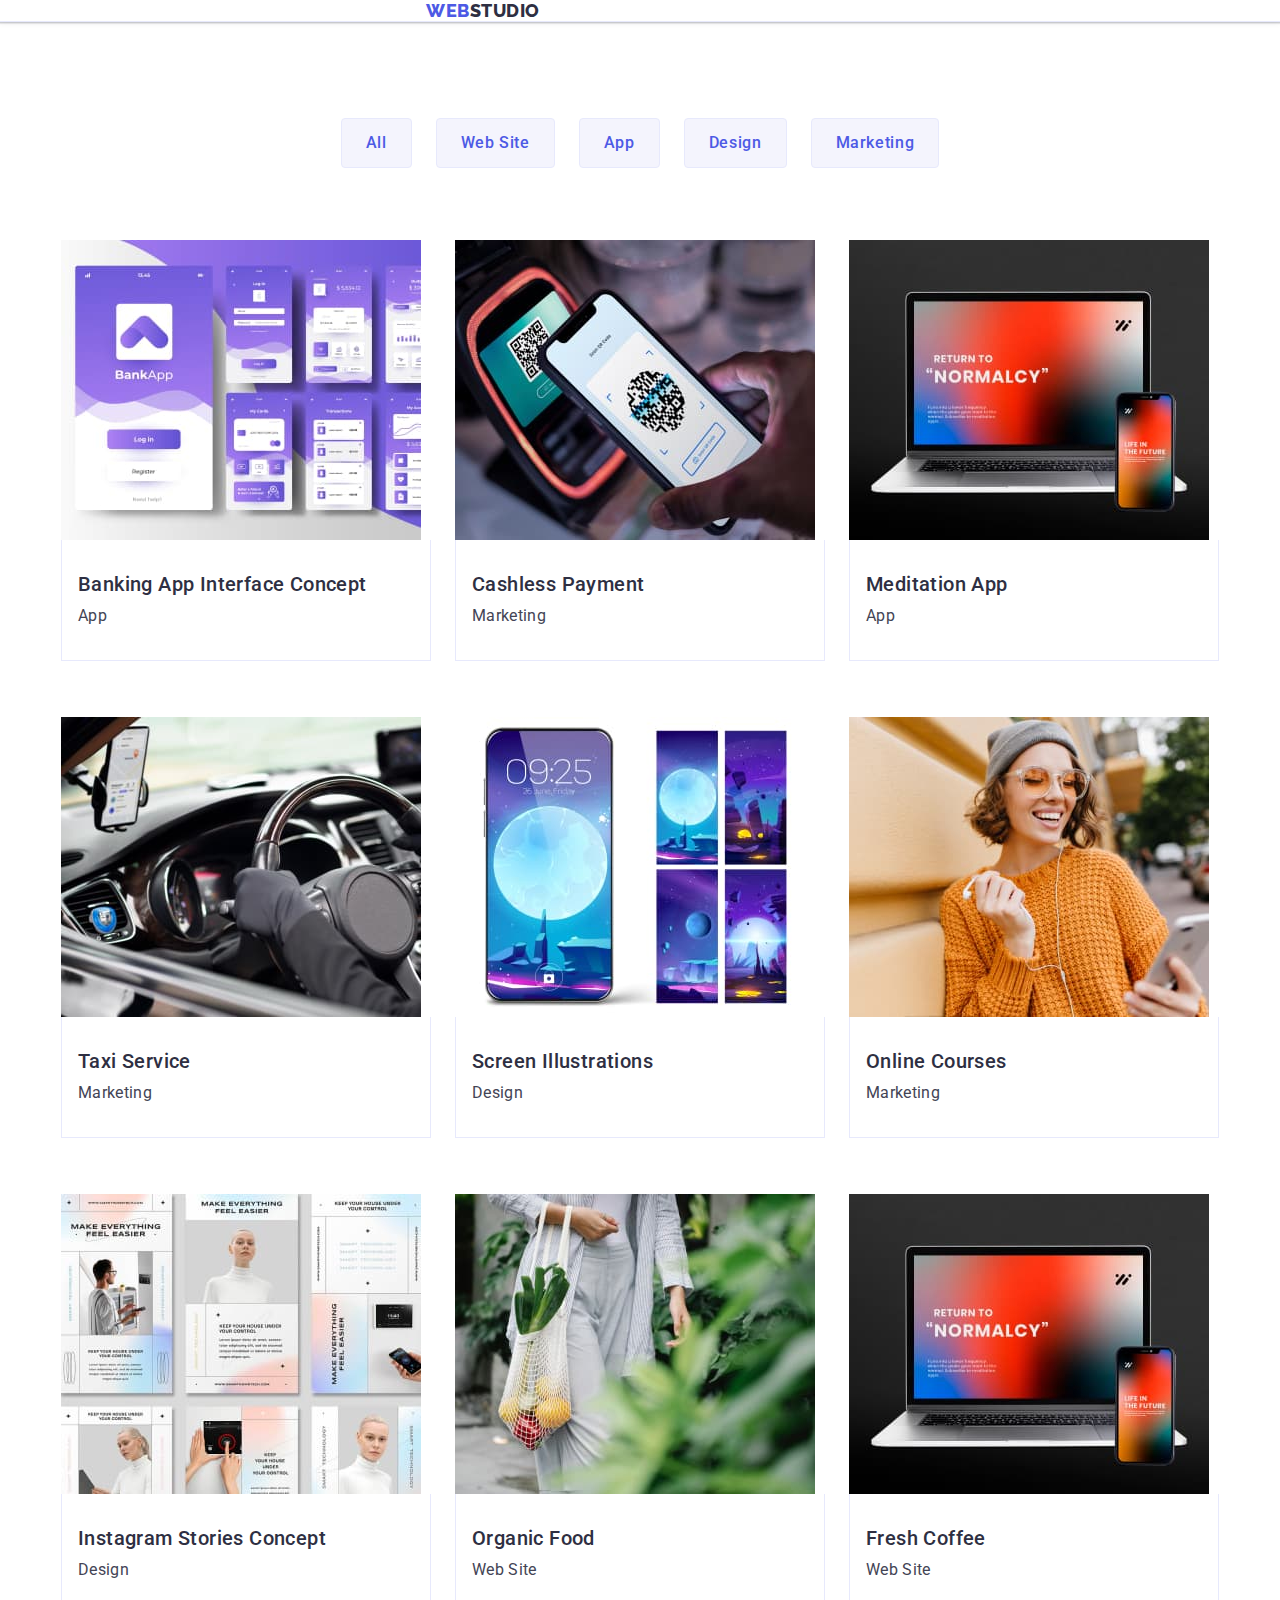
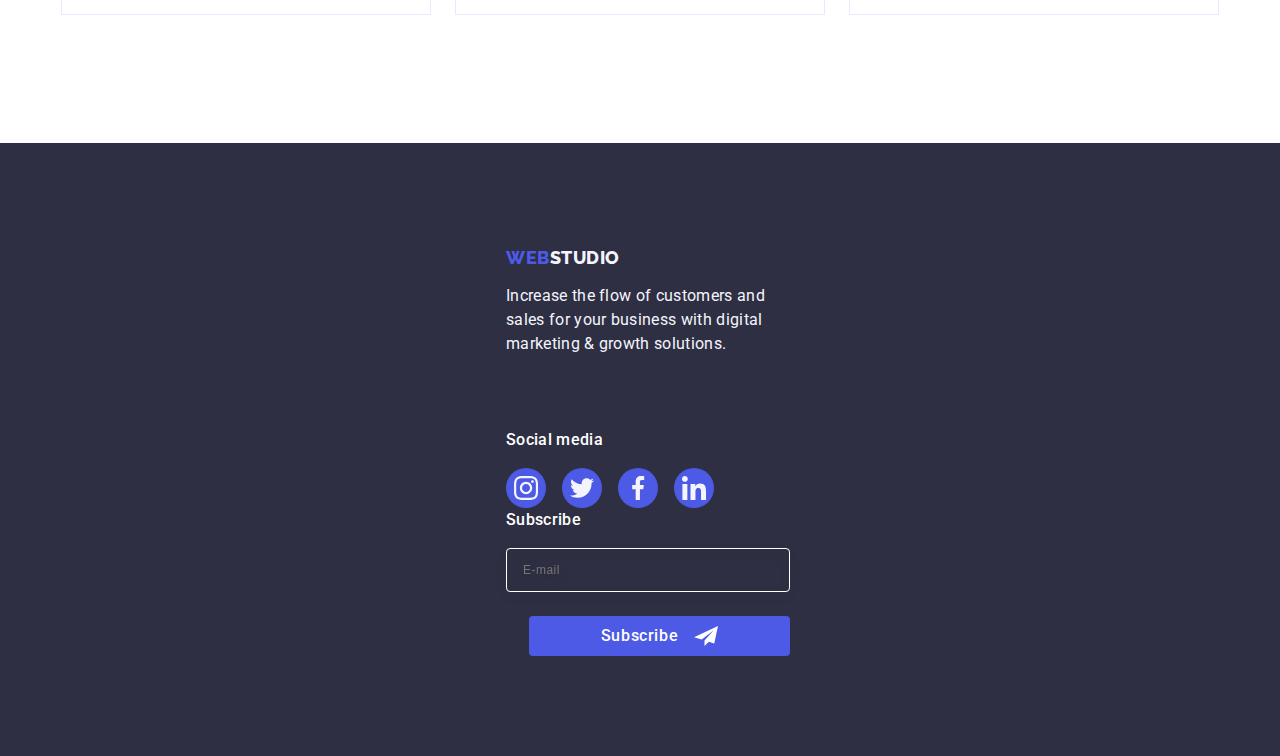
==== portfolio.html @ 7dc28fec "create index.html" ====
<!DOCTYPE html>
<html lang="en">
<head>
    <meta charset="UTF-8">
    <meta name="viewport" content="width=device-width, initial-scale=1.0">
    <title>Document</title>
    <link rel="preconnect" href="https://fonts.googleapis.com">
    <link rel="preconnect" href="https://fonts.gstatic.com" crossorigin>
    <link rel="stylesheet" href="https://cdnjs.cloudflare.com/ajax/libs/modern-normalize/2.0.0/modern-normalize.min.css"
        integrity="sha512-4xo8blKMVCiXpTaLzQSLSw3KFOVPWhm/TRtuPVc4WG6kUgjH6J03IBuG7JZPkcWMxJ5huwaBpOpnwYElP/m6wg=="
        crossorigin="anonymous" referrerpolicy="no-referrer" />
    <link href="https://fonts.googleapis.com/css2?family=Raleway:wght@800&family=Roboto:wght@400;500;700&display=swap"
        rel="stylesheet">
    <link rel="stylesheet" href="./css/styles.css">
</head>
<body>
    <header class="header">
     <div class="container header-div"> 
        <nav class="header-nav ">
            <a  href="./index.html" class="header-logo link">Web<span class="header-logo-second">Studio</span></a>

            <ul class="header-list list">
                <li><a class="header-link link" href="./index.html">Studio</a></li>
                <li><a class="header-link current link" href="./portfolio.html">Portfolio</a></li>
                <li><a class="header-link link" href="">Contacts</a></li>
            </ul>
        </nav>
            <address class="contacts ">
                <ul class="header-list-second list">
                <li><a class="header-link-second link" href="mailto:info@devstudio.com">info@devstudio.com</a></li>
                <li><a class="header-link-second link" href="tel:+110001111111"> +11 (000) 111-11-11</a></li>
            </ul>  
            </address>
     </div>
        
     
    </header>
 
    <main class="main-second">
        <section class="portfolio-button">
    <div class="c-portfolio container">
        <h1  hidden class="visually-hidden">informaton</h1>
           
               <ul class="list five-btn">
            <li class="btn-p"><button type="button" class="portfolio-btn">All</button></li>
            <li class="btn-p"><button type="button" class="portfolio-btn">Web Site</button></li>
            <li class="btn-p"><button type="button" class="portfolio-btn">App</button></li>
            <li class="btn-p"><button type="button" class="portfolio-btn">Design</button></li>
            <li class="btn-p"> <button type="button" class="portfolio-btn">Marketing</button></li>
            </ul>  
            
            
           
           
            <ul class="portfolio-list list">

                <li class="p-li"> 
                  <a class="portfolio-link link" href="#">   
                 <div class="img-block">
                       <img
                        src="./images/img1-1.jpg" 
                        width="360" 
                        alt="Banking App Interface Concept"> 
                        <p class="move-text">14 Stylish and User-Friendly App Design Concepts · Task Manager App · Calorie Tracker App · Exotic
                            Fruit Ecommerce App · Cloud Storage App</p>
                        </div>
                   
                      
                        <div class="products">
                        <h2 class="portfolio-title">Banking App Interface Concept</h2>
                        <p class="portfolio-p">App</p>
                     
                        </div>
                 </a>        
                          
                </li>

                <li class="p-li">               
                     <a class="portfolio-link link" href="#" >
                 
                    <div class="img-block">
                        <img src="./images/img2-1.jpg" width="360" alt="Banking App Interface Concept">
                        <p class="move-text">14 Stylish and User-Friendly App Design Concepts · Task Manager App · Calorie Tracker App ·
                            Exotic
                            Fruit Ecommerce App · Cloud Storage App</p>
                    </div>
                        
                                                     
                       
                    <div class="products">
                        <h2 class="portfolio-title">Cashless Payment</h2>
                        <p class="portfolio-p">Marketing</p>
                    </div>
                 </a>       
                        
                </li>

                <li class="p-li">
                    <a class="portfolio-link link" href="#" >
                    <div class="img-block">
                        <img src="./images/img3-1.jpg" 
                        width="360" 
                        alt="Banking App Interface Concept">
                        <p class="move-text">14 Stylish and User-Friendly App Design Concepts · Task Manager App · Calorie Tracker App · Exotic Fruit Ecommerce App · Cloud Storage App</p>
                    </div>  
                     <div class="products">
                        <h2 class="portfolio-title">Meditation App</h2>
                        <p class="portfolio-p">App</p>
                    </div>
                </a>        
                </li>

                <li class="p-li">
                    <a class="portfolio-link link" href="#" >
                <div class="img-block">
                    <img src="./images/img4-1.jpg" 
                    width="360" 
                    alt="Banking App Interface Concept">
                    <p class="move-text">14 Stylish and User-Friendly App Design Concepts · Task Manager App · Calorie Tracker App · Exotic Fruit Ecommerce App · Cloud Storage App</p>
                </div>
                        
                        
                        <div class="products">
                        <h2 class="portfolio-title">Taxi Service </h2>
                        <p class="portfolio-p">Marketing</p>
                       </div>
                     </a>
                </li>

                <li class="p-li">
                    <a class="portfolio-link link" href="#" >
                    
                        <div class="img-block">
                            <img src="./images/img5-1.jpg" 
                            width="360" 
                            alt="Banking App Interface Concept">
                            <p class="move-text">14 Stylish and User-Friendly App Design Concepts · Task Manager App · Calorie Tracker App · Exotic Fruit Ecommerce App · Cloud Storage App</p>
                        </div>
                      
                    
                       
                    <div class="products">
                        <h2 class="portfolio-title">Screen Illustrations</h2>
                        <p class="portfolio-p">Design</p>
                     </div>
                 </a>      
                </li>

                <li class="p-li">
                    <a class="portfolio-link link" href="#" >
                
                    <div class="img-block">
                        <img src="./images/img6-1.jpg"
                         width="360" 
                         alt="Banking App Interface Concept">
                        <p class="move-text">14 Stylish and User-Friendly App Design Concepts · Task Manager App · Calorie Tracker App · Exotic Fruit Ecommerce App · Cloud Storage App</p>
                    </div>
                            <div class="products">
                           <h2 class="portfolio-title">Online Courses</h2>
                        <p class="portfolio-p">Marketing</p>
                            </div>
                   </a>
                  </li>

                <li class="p-li">
                    <a class="portfolio-link link" href="#">
             
                    <div class="img-block">
                        <img src="./images/img7-1.jpg"
                         width="360" 
                         alt="Banking App Interface Concept">
                        <p class="move-text">14 Stylish and User-Friendly App Design Concepts · Task Manager App · Calorie Tracker App · Exotic Fruit Ecommerce App · Cloud Storage App</p>
                    </div>
                   
                    
                    <div class="products">
                    <h2 class="portfolio-title">Instagram Stories Concept</h2>
                     <p class="portfolio-p">Design</p>
                    </div>
               
                </a>
             </li>

                <li class="p-li">
                    <a class="portfolio-link link" href="#" >
                    
                <div class="img-block">
                <img src="./images/img8-1.jpg" 
                width="360"
                alt="Banking App Interface Concept">
                <p class="move-text">14 Stylish and User-Friendly App Design Concepts · Task Manager App · Calorie Tracker App · Exotic Fruit Ecommerce App · Cloud Storage App</p>
                </div>
                    
                    <div class="products">
           
                    <h2 class="portfolio-title">Organic Food</h2>
                    <p class="portfolio-p">Web Site</p>
                    </div>
                   </a>     
                </li>

                <li class="p-li">
                    <a class="portfolio-link link" href="#">
                
                    <div class="img-block">
                    <img src="./images/img3-1.jpg" 
                    width="360" 
                    alt="Banking App Interface Concept">
                     <p class="move-text">14 Stylish and User-Friendly App Design Concepts · Task Manager App · Calorie Tracker App · Exotic Fruit Ecommerce App · Cloud Storage App</p>
                    </div>

                    <div class="products">
                    <h2 class="portfolio-title">Fresh Coffee</h2>
                    <p class="portfolio-p">Web Site</p>
                    </div>
        
                     </a>     
                   </li>
            </ul> 
    </div>
        </section>
    </main>
    
<footer class="footer">
    <div class="all-footer container">
        <div class="div-link">
            <a href="./index.html" class="footer-logo link">Web<span class="footer-logo-second">Studio</span></a>
            <p class="footer-p">Increase the flow of customers and sales for your business with digital marketing &
                growth
                solutions.</p>
        </div>
        <div>
            <p class="p-footer">Social media</p>
            <ul class="social-list">
                <li class="footer-li list">
                    <a class="social-list-footer" href="#">
                        <svg width="24" height="24" class="svg-color">
                            <use href="./images/icons.svg#icon-instagram"></use>
                        </svg>
                    </a>
                </li>

                <li class="footer-li list">
                    <a class="social-list-footer" href="#">
                        <svg width="24" height="24" class="svg-color">
                            <use href="./images/icons.svg#icon-twitter"></use>
                        </svg>
                    </a>
                </li>

                <li class="footer-li list">
                    <a class="social-list-footer" href="#">
                        <svg width="24" height="24" class="svg-color">
                            <use href="./images/icons.svg#icon-facebook"></use>
                        </svg>
                    </a>
                </li>

                <li class="footer-li list">
                    <a class="social-list-footer" href="#">
                        <svg width="24" height="24" class="svg-color">
                            <use href="./images/icons.svg#icon-linkedin"></use>
                        </svg>
                    </a>
                </li>
            </ul>
        </div>
        <div class="sub-sec">
            <p class="p-footer">Subscribe</p>

            <form class="form">

                <label id="Subscribe" class="label-subscribe">

                    <input name="subscribe" type="email" class="input-sub" placeholder="E-mail">
                </label>




                <button type="submit" class="btn-sub">Subscribe
                    <svg width=24 height=24 class="svg-sub">
                        <use href="./images/icons.svg#icon-telegram"></use>
                    </svg>
                </button>
            </form>

        </div>
    </div>

</footer>
</body>
</html>
---- css/styles.css ----
:root{
    --background-color:#2E2F42;
    --color-button-white:#FFFFFF;
    --color-nb:#4D5AE5;
    --color-b:#434455;
    --color-ocean:#404BBF;
    --background-color-sec: #F4F4FD;
    --border-color:#e7e9fc;

}

body{
    margin: 0px;
    padding: 0px;
    font-family: "Roboto", sans-serif;
    color: var(--color-b);
    background-color: var(--color-button-white);
    line-height: 2;
}




.list{
list-style: none;
}    

.link{
text-decoration: none;    
}

p,
h1,
h2,
h3,
h4,
h5,
h6 {
    margin: 0;
    padding: 0;
}

ul,
ol {
    margin: 0;
    padding: 0;
}

img {
    display: block;
    max-width: 100%;
}


.container {
    width:428px;
    margin: 0 auto;
    padding: 0px 15px;


}
.visually-hidden {
    position: absolute;
    width: 1px;
    height: 1px;
    margin: -1px;
    border: 0;
    padding: 0;
    white-space: nowrap;
    clip-path: inset(100%);
    clip: rect(0 0 0 0);
    overflow: hidden;
}
/* __________________________________________HEADER____________________ */
.header{
    border-bottom: 1px solid var(--border-color);
    box-shadow: 0px 2px 1px rgba(46, 47, 66, 0.08),
        0px 1px 1px rgba(46, 47, 66, 0.16),
        0px 1px 6px rgba(46, 47, 66, 0.08);
}
.header-div{
display: flex;
align-items: center;
}
.header-nav {
    display: flex;
    align-items: center;

}
.header-logo{
    font-family: 'Raleway', sans-serif;
    font-weight: 800;
    font-size: 18px;
    line-height: 1.17;
    display: flex;
    align-items: center;
    letter-spacing: 0.03em;
    text-transform: uppercase;
    color: var(--color-nb);
    margin-right: 76px;
}
.header-logo-second{
    color: var(--background-color);
}    
.header-link{
    font-family: 'Roboto', sans-serif;
    font-weight: 500;
    font-size: 16px;
    line-height: 1.5;
    letter-spacing: 0.02em;
    color: var(--background-color);
    display: block;
    padding: 24px 0;
    transition: color 250ms cubic-bezier(0.4, 0, 0.2, 1);
}
.header-link:hover{
    color: var(--color-ocean);
}
.header-link:focus{
    color: var(--color-ocean);
}
.contacts{
    
    font-style: normal;
   margin-left: auto;
}
.header-list {
    display: none;
    gap: 40px;
}
.header-list-second{
    display: none;
    gap: 40px;
}
.header-link-second{
    display: flex;
        gap: 40px;
    font-size: 16px;
    line-height: 1.5;
    letter-spacing: 0.02em;
    color: var(--color-b); 
    transition: color 250ms cubic-bezier(0.4, 0, 0.2, 1);
    
}
.header-link-second:hover{
    color: var(--color-ocean);
}
.header-link-second:focus{
    color: var(--color-ocean);
}

.current{
    position: relative;
    color: var(--color-ocean);
    display: block;
}
.current::after{
    content: '';
    position: absolute;
    left: 0;
    bottom: -1px;
    height: 4px;
    margin-top: 20px;
    background-color: #404BBF;
    border-radius: 2px;
    width: 100%;
}










.svg-menu{
  fill: #2E2F42;
}
.open-menu{
    display: flex;
    background-color: transparent;
    width: 32px;
    height: 22px;
    border-radius: none;
    margin-left: auto;
}
/* ----------------------SECTION 1----------------------------------- */
.advice{ 

padding-top: 188px;
background-size: cover;
background-position: center;
max-width: 1440px;    
padding-top: 188px;
padding-bottom: 188px;
background-repeat: no-repeat;
background-size: cover;
background-position: center;
max-width: 1440px; 
margin: 0 auto; 
background-image: linear-gradient(rgba(46, 47, 66, 0.7), rgba(46, 47, 66, 0.7)), url(../images/Dark-bg-mob.jpg);
}
@media (min-device-pixel-ratio: 2),
(min-resolution: 192dpi),
(min-resolution: 2dppx)
{.advice{
    background-image: linear-gradient(rgba(46, 47, 66, 0.7), rgba(46, 47, 66, 0.7)), url(../images/Dark-bg-mob-2x.jpg);
}}


.ad-fone {
    margin-left: auto;
    margin-right: auto;
}
.benefit{
font-family: Roboto;
    font-size: 36px;
    font-style: normal;
    font-weight: 700;
    line-height: 1.11;
    letter-spacing: 0.02em;
    text-transform: capitalize;
    text-align: center;
    color:var(--color-button-white);
    margin-top: 0;
    margin-right: auto;
    margin-left: auto;
    margin-bottom: 48px;
    font-family: 'Roboto';
    font-style: normal;
    font-weight: 700;
    max-width: 496px;

}
.btn{
    background-color: var(--color-nb);
    font-family: "Roboto", sans-serif;
    font-weight: 500;
    font-size: 16px;
    line-height: 1.5;
    letter-spacing: 0.04em;
    color:var(--color-button-white);
    cursor: pointer;
    font-family: 'Roboto', sans-serif;
    border: 1px solid var(--color-nb);
    border-radius: 4px;
    margin-right: auto;
    margin-left: auto;
    transition: background-color 250ms cubic-bezier(0.4, 0, 0.2, 1);
    min-width: 169px;
    height: 56px;
    border: none;
    display: block;
}
.btn:hover{
    background-color:var(--color-ocean);
}
.btn:focus{
    background-color:var(--color-ocean);
}

/* ---------------------------------SECTION 2----------------------------- */
.cont-hero {
    width: calc((100% - 72px) / 4)
}
.hero {
    padding: 120px 0;

}
.hero-title{
text-align: center;
font-weight: 500;
font-size: 20px;
line-height: 1.2;
letter-spacing: 0.02em;
color: var(--background-color);
margin-bottom: 8px;
}
.hero-p{
text-align: center;
width: 396px;
font-size: 16px;
line-height: 1.5;
letter-spacing: 0.02em;
color: var(--color-b);
}
 .hero-list {
    display: flex;
    gap: 8px;
    flex-direction: column;
} 
.hero-svg{
    display: none;
    align-items: center;
    justify-content: center;
    height: 112px;
    background-color: #F4F4FD;
    border-radius: 4px;
    margin-bottom: 8px;
}
/* --------------------------------------SECTION 3------------------------------------- */
.title-about{
    font-family: 'Roboto';
    font-size: 36px;
    line-height: 1.11;
    text-align: center;
    letter-spacing: 0.02em;
    text-transform: capitalize;
    color: var(--background-color);
    margin-bottom: 72px;
}
.about{
    padding-bottom: 120px;
}
.three-photo {
    display: flex;
    justify-content: center;
    gap: 24px;
}
.li-photo {
    width: calc((100% - 48px) / 3);

}
.emp{
    padding: 32px 0;
}
.team-photo{
    display: flex;
    gap: 24px;
}
/* ---------------------------------------SECTION 4------------------------------------------- */
.our-team {
    background-color:var(--background-color-sec);
 padding: 120px 0;
    
}
.icon{
    background-color: var(--color-button-white)
}
.title-team{
    font-weight: 500;
    font-size: 20px;
    line-height: 1.2;
    letter-spacing: 0.02em;
    text-align: center;
margin-bottom: 8px;
    }
    .ot-p{
font-family: 'Roboto';
font-size: 16px;
line-height: 1.5;
letter-spacing: 0.02em;
color: var(--color-b);
margin-bottom: 8px;
text-align: center;

    }

     .icon {
    background-color: var(--color-button-white);
    border-radius: 0px 0px 4px 4px;
    width: calc((100% - 72px) / 4);
    box-shadow: 0px 1px 6px rgba(46, 47, 66, 0.08), 0px 1px 1px rgba(46, 47, 66, 0.16), 0px 2px 1px rgba(46, 47, 66, 0.08);
        }
       .social-list-one{
            display: flex;
           
            justify-content: center;
            gap: 24px;
        }
       .social-li{
       
            width: 40px;
            height: 40px;
          
        }
       .social-list-icon{
            width: 100%;
            height: 100%;
            background-color: var(--color-nb);
            border-radius: 50%;
            display: flex;
            align-items: center;
            justify-content: center;
    transition: background-color 250ms cubic-bezier(0.4, 0, 0.2, 1);
        }
                .social-list-icon:hover {
                    background-color: var(--color-ocean);
                }
        
                .social-list-icon:focus {
                    background-color: var(--color-ocean);
                }
       .svg-color{
        fill: var(--background-color-sec);
       }
       /* ----------------------------------------SECTION 5-----------------------------------------------------------------------------*/
       .five{
            padding: 120px 0;
        }
       .title-five{
            font-family: 'Roboto';
            font-style: normal;
            font-weight: 700;
            font-size: 36px;
            line-height: 1.11;
    
            text-align: center;
            letter-spacing: 0.02em;
            text-transform: capitalize;
    
            color: var(--background-color);
            margin-bottom: 72px;
        }
       .ul-five{
            display: flex;
            gap: 24px;
           justify-content: center;
        }
       .li-five{
            width: calc((100% - 120px) / 6);
            height: 88px;
        }
       .link-five{
            width: 100%;
            height: 100%;
            border: 1px solid #8e8f99;
            border-radius: 4px;
            display: flex;
            align-items: center;
            justify-content: center;
            color: #8e8f99;
            transition: border-color 250ms cubic-bezier(0.4, 0, 0.2, 1), color 250ms cubic-bezier(0.4, 0, 0.2, 1);
        }
                .link-five:hover {
                    color: #404BBF;
                    border-color: #404bbf;
                }
        
                .link-five:hover .svg-five {
                    fill: #404bbf;
                }
        
        
                .link-five:focus {
                    color: #404BBF;
                    border-color: #404bbf;
                }
        
                .link-five:focus .svg-five {
                    fill: #404BBF;
                }
    
.svg-five{
    fill: currentColor;
}
/* ------------------------------------------------------------FOOTER---------------------------------------- */
   

  .footer {
    background-color: var(--background-color);
    padding: 100px 0
}
.all-footer{
    display: flex;
    align-items: baseline;
    flex-direction: column;
  
}
 .div-link {
     margin-right: 120px;
 }
.footer-logo{
    display: inline-block;
    margin-bottom: 16px;
    font-family: 'Raleway', sans-serif;
    font-style: normal;
    font-weight: 800;
    font-size: 18px;
    line-height: 1.17;
    color: var(--color-nb);
    letter-spacing: 0.03em;
    text-transform: uppercase;
   
}
.footer-logo-second{
    font-family: 'Raleway', sans-serif;
    font-style: normal;
    font-weight: 800;
    font-size: 18px;
    line-height: 1.17;
    color: var(--background-color-sec);
    letter-spacing: 0.03em;
    text-transform: uppercase;
}
.footer-p{
    margin-bottom: 72px;
    font-family: 'Roboto';
    font-style: normal;
    font-weight: 400;
    font-size: 16px;
    line-height: 1.5;
    color: var(--background-color-sec);
    letter-spacing: 0.02em;
    max-width: 264px;
} 


.footer-li {
    width: 40px;
    height: 40px;

}
.text-footer{
    margin-top: 72px;
}
.p-footer {
    margin-bottom: 16px;
    font-family: 'Roboto';
    font-weight: 500;
    font-size: 16px;
    line-height: 1.5;
    letter-spacing: 0.02em;
    color: #FFFFFF;
}

.social-list-footer {
   
    transition: background-color 250ms cubic-bezier(0.4, 0, 0.2, 1);
}

.social-list {
    display: flex;
    justify-content: center;
    gap: 16px;
}

.social-list-footer {
    width: 100%;
    height: 100%;
    background-color: var(--color-nb);
    border-radius: 50%;
    display: flex;
    align-items: center;
    justify-content: center;
}

.social-list-footer:hover {
    background-color: #31d0aa;
}

.social-list-footer:focus {
    background-color: #31d0aa;
}

.svg-color {
    fill: #F4F4FD;
}

.social-div{
    display: flex;
    align-items: center;
}
.sub-sec {
    display: block;
    margin-left: 80px;
}
.form {
    flex-direction: column;
    display: flex;
    gap: 24px;
}
.input-sub {
    font-size: 12px;
    line-height: 1.5;
    letter-spacing: 0.04em;
    padding-left: 16px;
    color: #ffffff;
    width: 264px;
    height: 40px;
    border-radius: 4px;
    border: 1px solid var(--white, #FFF);
    filter: drop-shadow(0px 4px 4px rgba(0, 0, 0, 0.15));
    background-color: transparent;
}
.btn-sub {
    cursor: pointer;
    min-width: 165px;
    height: 40px;
    display: flex;
    justify-content: center;
    align-items: center;
    border-radius: 4px;
    border-color: transparent;
    border: none;
    border-radius: 4px;
    background: var(--iris, #4D5AE5);
    margin-left: 23px;
    font-size: 16px;
    font-family: 'Roboto', sans-serif;
    font-weight: 500;
    line-height: 1.5;
    letter-spacing: 0.04em;
    color: #ffffff;
}

.btn-sub span {
    color: var(--white, #FFF);
    padding-right: 16px;
    padding-left: 24px;

}
.svg-sub{
    margin-left: 16px;
}
/* ---------------------PORTFOLIO--------------------------------------------- */
.portfolio-button{
    padding-top: 96px;
    padding-bottom: 120px;
}
  .c-portfolio {
      justify-content: center;
      width: 1158px;
  }

  .portfolio-btn:hover {
      border: 1px solid transparent
  }

  .portfolio-btn:focus {
      border: 1px solid transparent;
  }

  .portfolio-btn {
    transition: color 250ms cubic-bezier(0.4, 0, 0.2, 1),
            background-color 250ms cubic-bezier(0.4, 0, 0.2, 1),
            border-color 250ms cubic-bezier(0.4, 0, 0.2, 1),
            box-shadow 250ms cubic-bezier(0.4, 0, 0.2, 1);
      font-family: 'Roboto', sans-serif;
      font-style: normal;
      font-weight: 500;
      font-size: 16px;
      line-height: 1.5;
      letter-spacing: 0.04em;
      color: var(--color-nb);
      background-color: var(--background-color-sec);
      cursor: pointer;
      padding: 12px 24px;
      border: 1px solid var(--border-color);
      border-radius: 4px;
  }

  .portfolio-list {
      display: flex;
      flex-wrap: wrap;
      column-gap: 24px;
      row-gap: 48px;
      padding: 0;
      margin: 0;

  }

  .p-li {
      width: calc((100% - 48px) / 3);

  }


  .portfolio-li:hover {
      box-shadow: 0px 1px 6px rgba(46, 47, 66, 0.08), 0px 1px 1px rgba(46, 47, 66, 0.16), 0px 2px 1px rgba(46, 47, 66, 0.08);
  }

  .portfolio-li:focus {
      box-shadow: 0px 1px 6px rgba(46, 47, 66, 0.08), 0px 1px 1px rgba(46, 47, 66, 0.16), 0px 2px 1px rgba(46, 47, 66, 0.08);
  }

  .div-portfolio {
      padding: 32px 16px;
      border: 1px solid var(--border-color);
      border-top: none;
  }

  .portfolio-title {
      margin-bottom: 8px;
      font-family: 'Roboto';
      font-style: normal;
      font-weight: 500;
      font-size: 20px;
      line-height: 1.2;
      letter-spacing: 0.02em;
      color: #2E2F42;
  }

  .portfolio-p {
      font-family: 'Roboto';
      font-weight: 400;
      font-size: 16px;
      line-height: 1.5;
      letter-spacing: 0.02em;
      color: #434455;
  }

  .five-btn {
      display: flex;
      justify-content: center;
      gap: 24px;
      margin-bottom: 72px;
  }

  .portfolio-btn:hover {
    background-color: var(--color-ocean);
    color: var(--color-button-white);
    border: 1px solid transparent;
      box-shadow: 0px 3px 1px rgba(0, 0, 0, 0.1), 0px 2px 1px rgba(0, 0, 0, 0.08), 0px 2px 2px rgba(0, 0, 0, 0.12);
  }

  .portfolio-btn:focus {background-color: var(--color-ocean);
    color: var(--color-button-white);
    border: 1px solid transparent;
      box-shadow: 0px 3px 1px rgba(0, 0, 0, 0.1), 0px 2px 1px rgba(0, 0, 0, 0.08), 0px 2px 2px rgba(0, 0, 0, 0.12);
  }

  .portfolio-link {
      display: block;
  }

  .portfolio-link:hover {
      box-shadow: 0px 1px 6px rgba(46, 47, 66, 0.08), 0px 1px 1px rgba(46, 47, 66, 0.16), 0px 2px 1px rgba(46, 47, 66, 0.08);
  }

  .portfolio-link:focus {
      box-shadow: 0px 1px 6px rgba(46, 47, 66, 0.08), 0px 1px 1px rgba(46, 47, 66, 0.16), 0px 2px 1px rgba(46, 47, 66, 0.08);
  }

.products{
    padding: 32px 16px;
    border: 1px solid var(--border-color);
    border-top: none;
    margin-bottom: 8px;
}
  .portfolio-link {
      transition: box-shadow 250ms cubic-bezier(0.4, 0, 0.2, 1);
  }

  .move-text {
      position: absolute;
      top: 0;
      font-family: 'Roboto';
      font-weight: 400;
      font-size: 16px;
      line-height: 1.5;
      letter-spacing: 0.02em;
      color: #F4F4FD;
      padding: 40px 32px;
      background: #4D5AE5;
      height: 100%;
      transform: translateY(100%);
      transition: transform 250ms cubic-bezier(0.4, 0, 0.2, 1);
  }


  .portfolio-link:hover .move-text {
      transform: translateY(0);
  }

  .portfolio-link:focus .move-text {
      transform: translateY(0);
  }

  .img-block {
      position: relative;
      overflow: hidden;
  }

  .portfolio-link {
      transition: box-shadow 250ms cubic-bezier(0.4, 0, 0.2, 1);
  }



/*--------------------------MODAL------------------------------------------*/
.backdrop{
    position: fixed;
    width: 100%;
    height: 100%;
    background: rgba(46, 47, 66, 0.4);
    top: 0;
   
    visibility: 250ms cubic-bezier(0.4, 0, 0.2, 1);
    transition: opacity 250ms cubic-bezier(0.4, 0, 0.2, 1), visibility 250ms cubic-bezier(0.4, 0, 0.2, 1);
}
.modal{
    position: absolute;
    width: 408px;
    min-height: 584px;
    left: 50%;
    top: 50%;
    transform: translate(-50%, -50%);
    background: #FCFCFC;
    box-shadow: 0px 1px 1px rgba(0, 0, 0, 0.14), 0px 1px 3px rgba(0, 0, 0, 0.12), 0px 2px 1px rgba(0, 0, 0, 0.2);
    border-radius: 4px;
    transition: transform 250ms cubic-bezier(0.4, 0, 0.2, 1);
    padding: 72px 24px 24px;
}
  .modal-close {
      position: absolute;
      top: 24px;
      right: 24px;
      width: 24px;
      height: 24px;
      background: #E7E9FC;
      border: 1px solid rgba(0, 0, 0, 0.1);
      border-radius: 50%;
      display: flex;
      align-items: center;
      justify-content: center;
      padding: 0;
      cursor: pointer;
      transition: background-color 250ms cubic-bezier(0.4, 0, 0.2, 1), border 250ms cubic-bezier(0.4, 0, 0.2, 1);

  }

  .modal-close:hover {
      background-color: var(--color-ocean);
      border: none;
  }

  .modal-close:focus {
      background-color: var(--color-ocean);
      border: none;
  }

  .close-modal {
     fill:var(--background-color);
     transition: fill 250ms cubic-bezier(0.4, 0, 0.2, 1);
      top: 50%;
     

  }
.close-modal:hover{
    fill:#FFFFFF ;
}
.close-modal:focus {
    fill: #FFFFFF;
}
  .modal-close:hover .close-modal {
      fill: #FFFFFF;
  }

  .modal-close:focus .close-modal{
      fill: #FFFFFF;
  }

  .is-hidden {
      visibility: hidden;
      opacity: 0;
      pointer-events: none;
  }
        .modal-title {
            font-family: 'Roboto';
            font-style: normal;
            font-weight: 500;
            font-size: 16px;
            line-height: 1.5;
            text-align: center;
            letter-spacing: 0.02em;
            color: #2E2F42;
            margin-bottom: 16px;
        }
        
        .modal-field {
        margin-bottom: 8px;
        }
.modal-field-one{
    margin-bottom: 16px;
}
.input-tips {
    display: block;
    margin-top: 4px;
    margin-bottom: 4px;
    color: #8E8F99;
    font-size: 12px;
    font-family: 'Roboto';
    line-height: 1.16;
    letter-spacing: 0.48px;
    line-height: 1.17;
}

.input-wrap {
    position: relative;
    
}
  .modal-input {

      width: 100%;
      height: 40px;
      border: 1px solid rgba(46, 47, 66, 0.4);
      border-radius: 4px;
      padding-left: 38px;
      background-color: transparent;
     transition: border-color 250ms cubic-bezier(0.4, 0, 0.2, 1);
      outline: transparent;
      border-color: 250ms cubic-bezier(0.4, 0, 0.2, 1)
  }
.modal-input:focus{
   border-color: #4D5AE5;   
}
 .modal-input:hover{
     border-color: #4D5AE5;
 }
  .modal-input:focus+.svg-modal {
    fill: #4D5AE5;
    
  }
  .modal-input:hover+.svg-modal {
      fill: #4D5AE5;
     
  }
.svg-modal {
    fill:#2E2F42;
    position: absolute;
    left: 16px;
    top: 50%;
    transform: translateY(-50%);
    transition: fill 250ms cubic-bezier(0.4, 0, 0.2, 1);
}

.modal-field-second {
    margin-bottom: 24px;
}
.check-text {
    color: #8E8F99;
    font-family: 'Roboto';
    line-height: 1.17;
    letter-spacing: 0.04em;
    font-size: 12px;
}

.check-span {
    display: inline-flex;
    border-radius: 2px;
border: 1px solid rgba(46, 47, 66, 0.4);

    margin-right: 8px;
    align-items: center;
    justify-content: center;
    fill: transparent;
    transition: background-color 250ms cubic-bezier(0.4, 0, 0.2, 1), border 250ms cubic-bezier(0.4, 0, 0.2, 1), fill 250ms cubic-bezier(0.4, 0, 0.2, 1);
 margin-bottom: 24px;
 width: 16px;
height: 16px;
}
.modal-check:checked+.check-text span {
    fill: #F4F4FD;
    background-color: #404bbf;
    border: none;
}
.send {
    display: block;
    cursor: pointer;
    margin-right: auto;
    margin-left: auto;
    border-radius: 4px;
    background: var(--iris, #4D5AE5);
    min-width: 169px;
    height: 56px;
    color: #ffffff;
    border: none;
    transform: translateY(-50%);
    font-size: 16px;
    font-family: 'Roboto', sans-serif;
    font-weight: 500;
    line-height: 1.5;
    letter-spacing: 0.04em;
    transition: background-color 250ms cubic-bezier(0.4, 0, 0.2, 1);
   

}



.modal-input-second {
    width: 100%;
    height: 120px;
    font-size: 12px;
    line-height: 1.17;
    letter-spacing: 0.04em;
    color: rgba(46, 47, 66, 0.4);
    border-radius: 4px;
    background-color: transparent;
    padding: 8px 16px;
    resize: none;
    border: 1px solid rgba(46, 47, 66, 0.4);
    outline: transparent;
    transition: border-color 250ms cubic-bezier(0.4, 0, 0.2, 1);
    
}

.modal-input-second:focus {
    border-color: #4D5AE5;
}

.modal-input-second:focus {
    fill: #4D5AE5;
}

.modal-input:focus+.phone-email-svg {
    fill: #4D5AE5;
}
.accept-title{
    margin-bottom: 24px;
}
.modal-link{
    color: #4D5AE5;
}
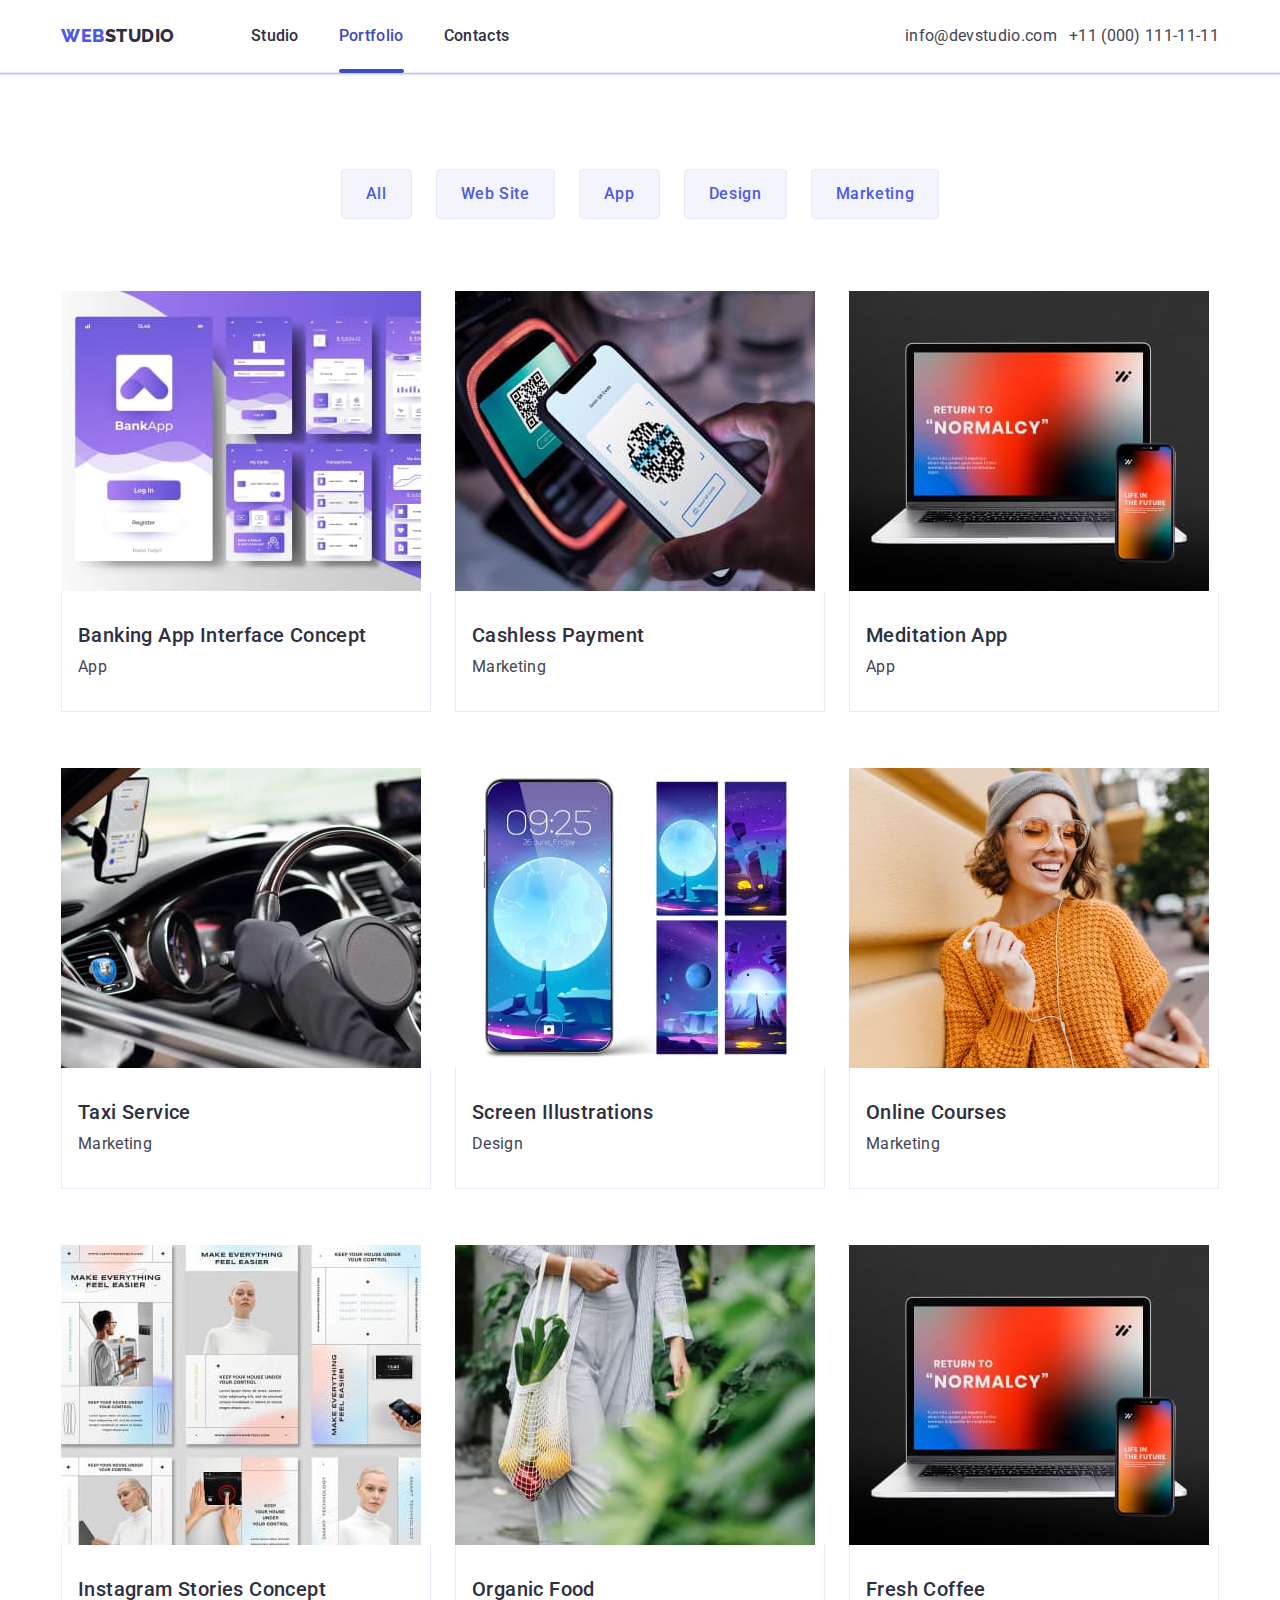
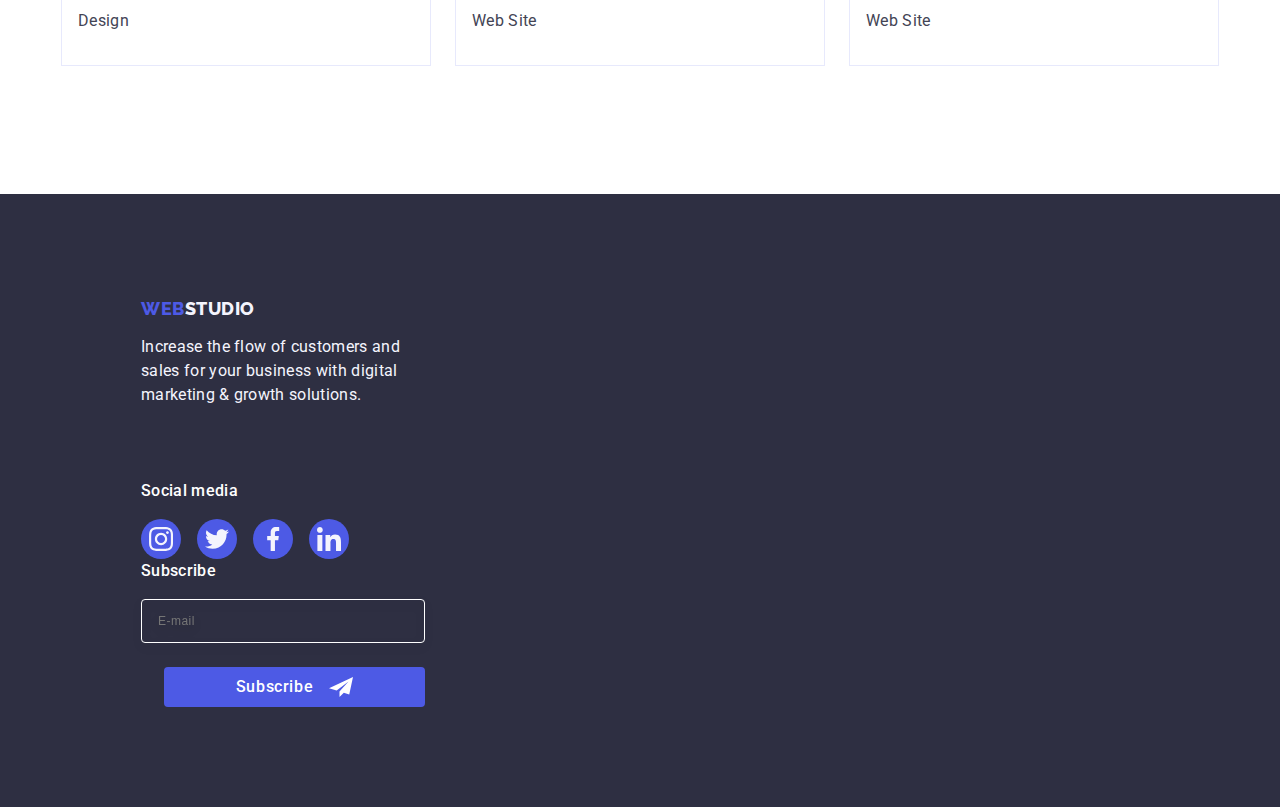
==== commit 2d27c4a8: "create index.html" ====
--- a/portfolio.html
+++ b/portfolio.html
@@ -12,6 +12,8 @@
     <link href="https://fonts.googleapis.com/css2?family=Raleway:wght@800&family=Roboto:wght@400;500;700&display=swap"
         rel="stylesheet">
     <link rel="stylesheet" href="./css/styles.css">
+    <link rel="stylesheet" href="./css/media.css">
+    <meta name="viewport" content="width=device-width, initial-scale=1. 0">
 </head>
 <body>
     <header class="header">
--- a/css/styles.css
+++ b/css/styles.css
@@ -280,7 +280,6 @@
 margin-bottom: 8px;
 }
 .hero-p{
-text-align: center;
 width: 396px;
 font-size: 16px;
 line-height: 1.5;
--- a/css/media.css
+++ b/css/media.css
@@ -0,0 +1,143 @@
+
+
+
+
+
+
+
+@media screen and (min-width: 768px) {
+    .container{
+        width: 755px;
+    }
+    .hero-p{
+        width: 736px;
+    }
+    .advice{
+        background-image: linear-gradient(rgba(46, 47, 66, 0.7), rgba(46, 47, 66, 0.7)),
+        url(../images/Dark-bg-tab.jpg)
+    }
+
+     @media (min-device-pixel-ratio: 2),
+        (min-resolution: 192dpi),
+        (min-resolution: 2dppx) {
+     .advice {
+         background-image: linear-gradient(rgba(46, 47, 66, 0.7), rgba(46, 47, 66, 0.7)), 
+         url(../images/Dark-bg-tab-2x.jpg);
+            }}
+    .hero-list{
+                flex-direction: row;
+            }
+     .cont-hero {
+      width: calc((100% - 72px) / 4)
+     }
+        .header-list {
+            display: flex;
+            
+        }
+    
+        .header-list-second {
+            display: flex;
+            flex-direction: column;
+            gap: 12px;
+        }
+    
+        .open-menu {
+            display: none;
+    }
+   .cont-hero {
+       width: 100%;
+   }
+
+}
+
+
+@media screen and (min-width: 1158px){
+    .container {
+            width: 1158px;
+        }
+    .header-list {
+          display: flex;
+                }
+    .header-list-second {
+       display: flex;
+       flex-direction: row;
+       gap: 12px;
+     }
+      
+     .open-menu {
+        display: none;
+     }
+    .contacts{
+        flex-wrap: nowrap;
+    }
+        .hero-p {
+            width: 1128px;
+        }
+    
+        .advice {
+            background-image: linear-gradient(rgba(46, 47, 66, 0.7), rgba(46, 47, 66, 0.7)),
+            url(../images/Dark-bg.jpg)
+        }
+    
+        @media (min-device-pixel-ratio: 2),
+        (min-resolution: 192dpi),
+        (min-resolution: 2dppx) {
+         .advice {
+             background-image: linear-gradient(rgba(46, 47, 66, 0.7), rgba(46, 47, 66, 0.7)),
+             url(../images/Dark-bg-2x.jpg);
+            }
+        }
+        
+                .all-footer {
+                    display: flex;
+                    align-items: baseline;
+        
+                }
+        
+               
+                .footer-p {
+                    font-family: 'Roboto';
+                    font-style: normal;
+                    font-weight: 400;
+                    font-size: 16px;
+                    line-height: 1.5;
+                    color: var(--background-color-sec);
+                    letter-spacing: 0.02em;
+                    max-width: 264px;
+                }
+        
+                .form {
+                    display: flex;
+                    gap: 24px;
+                }
+        
+
+
+
+                           
+                
+                                .hero-title {
+                                    font-weight: 500;
+                                    font-size: 20px;
+                                    line-height: 1.2;
+                                    letter-spacing: 0.02em;
+                                    color: var(--background-color);
+                                    margin-bottom: 8px;
+                                }
+                
+                              
+                
+                                .hero-list {
+                                    display: flex;
+                                    gap: 24px;
+                                    flex-direction: row;
+                                }
+                
+                                .hero-svg {
+                                    display: flex;
+                            
+                                }
+   .cont-hero{
+    width: 100%;
+   }
+            }